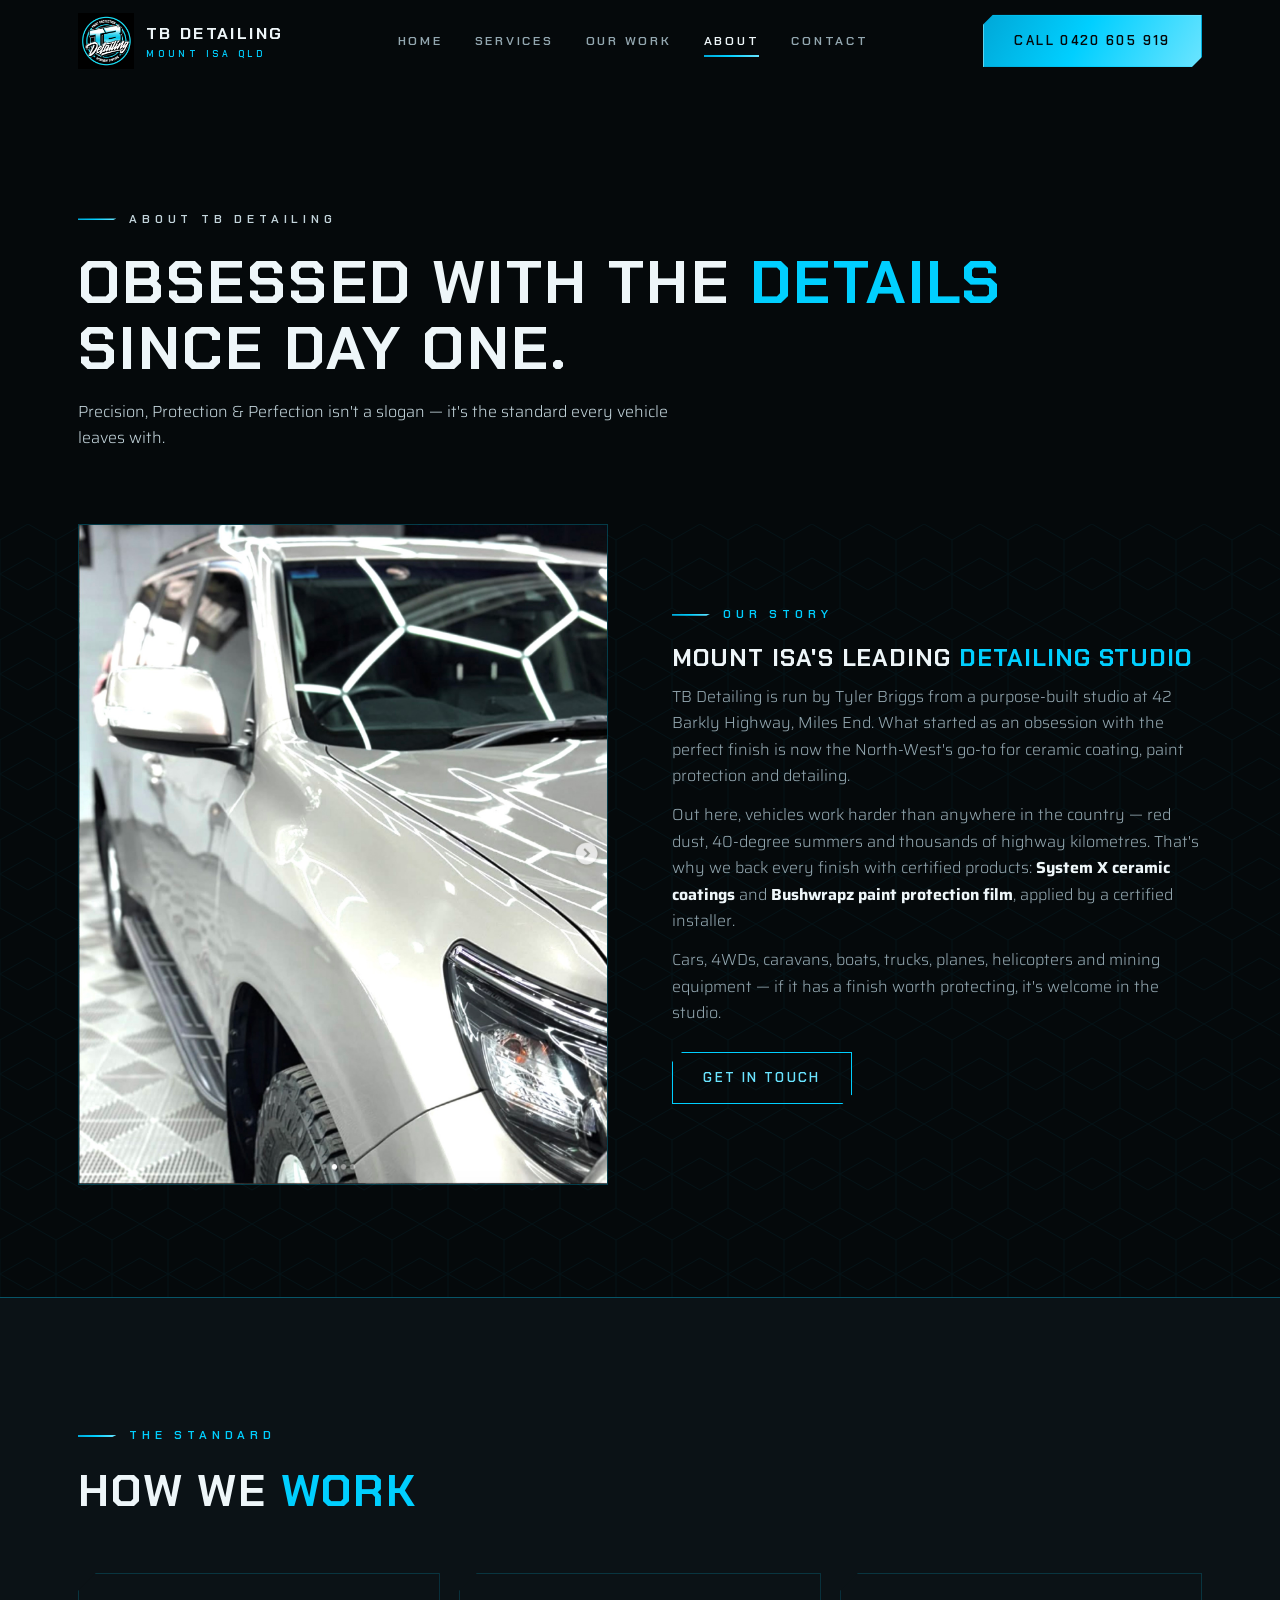
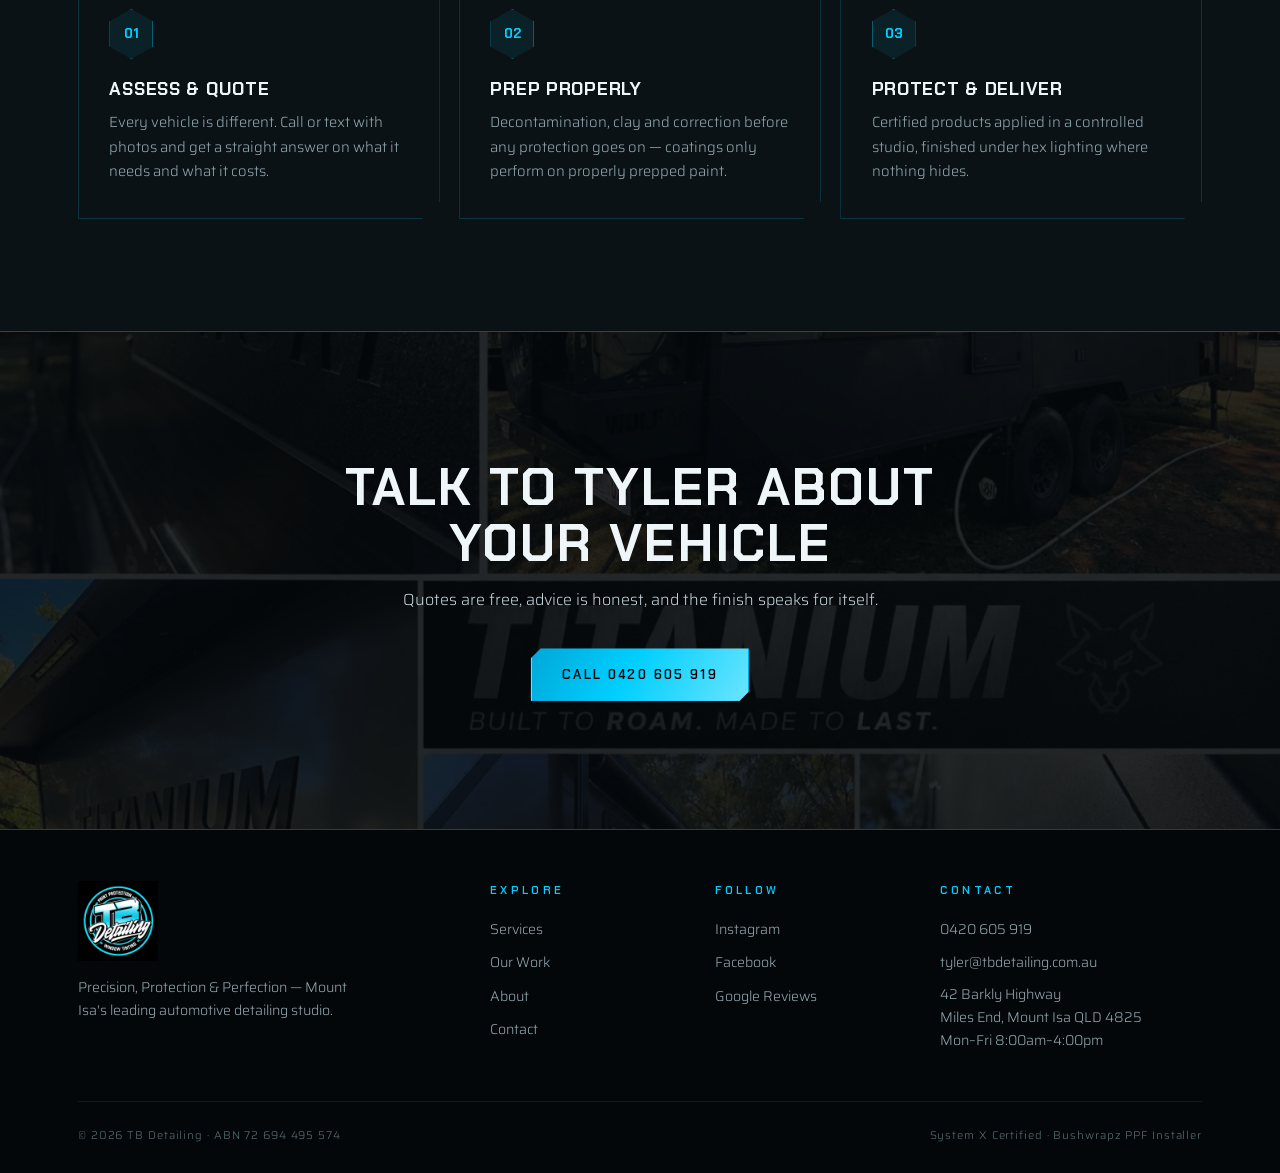
==== about.html @ 929a1228 "TB Detailing site — dark/cyan hex design, 5 pages, video showcase Co-Authored-By: Claude Fable 5 <no" ====
<!DOCTYPE html>
<html lang="en-AU">
<head>
<meta charset="UTF-8">
<meta name="viewport" content="width=device-width, initial-scale=1.0">
<title>About — TB Detailing | Mount Isa's Detailing Studio</title>
<meta name="description" content="Meet Tyler Briggs and TB Detailing — Mount Isa's certified System X and Bushwrapz detailing studio at 42 Barkly Highway.">
<link rel="icon" type="image/png" href="images/logo.png">
<link rel="preconnect" href="https://fonts.googleapis.com">
<link rel="preconnect" href="https://fonts.gstatic.com" crossorigin>
<link href="https://fonts.googleapis.com/css2?family=Chakra+Petch:wght@600;700&family=Saira:wght@300;400;500&display=swap" rel="stylesheet">
<link rel="stylesheet" href="css/style.css">
</head>
<body>

<header class="site-header">
  <div class="header-inner">
    <a class="brand" href="index.html">
      <img src="images/logo.png" alt="TB Detailing logo">
      <span class="brand-name">TB Detailing<small>Mount Isa QLD</small></span>
    </a>
    <nav class="nav">
      <a href="index.html">Home</a>
      <a href="services.html">Services</a>
      <a href="work.html">Our Work</a>
      <a href="about.html" class="active">About</a>
      <a href="contact.html">Contact</a>
    </nav>
    <a class="btn solid" href="tel:+61420605919">Call 0420 605 919</a>
    <button class="nav-toggle" aria-label="Menu"><span></span><span></span><span></span></button>
  </div>
</header>

<section class="page-hero">
  <div class="wrap">
    <p class="kicker">About TB Detailing</p>
    <h1>Obsessed with the <span class="cyan">details</span> since day one.</h1>
    <p>Precision, Protection &amp; Perfection isn't a slogan — it's the standard every vehicle leaves with.</p>
  </div>
</section>

<section class="section hex-bg" style="padding-top:0">
  <div class="wrap split" style="align-items:center">
    <div class="reveal"><img src="images/prado-gloss.jpg" alt="Freshly detailed LandCruiser Prado at TB Detailing" style="border:1px solid rgba(0,207,255,0.25)" loading="lazy"></div>
    <div class="reveal">
      <p class="kicker">Our Story</p>
      <h2>Mount Isa's leading <span class="cyan">detailing studio</span></h2>
      <p style="margin-top:0.8rem">TB Detailing is run by Tyler Briggs from a purpose-built studio at 42 Barkly Highway, Miles End. What started as an obsession with the perfect finish is now the North-West's go-to for ceramic coating, paint protection and detailing.</p>
      <p style="margin-top:0.8rem">Out here, vehicles work harder than anywhere in the country — red dust, 40-degree summers and thousands of highway kilometres. That's why we back every finish with certified products: <strong style="color:var(--white)">System X ceramic coatings</strong> and <strong style="color:var(--white)">Bushwrapz paint protection film</strong>, applied by a certified installer.</p>
      <p style="margin-top:0.8rem">Cars, 4WDs, caravans, boats, trucks, planes, helicopters and mining equipment — if it has a finish worth protecting, it's welcome in the studio.</p>
      <a class="btn" href="contact.html" style="margin-top:1.6rem">Get In Touch</a>
    </div>
  </div>
</section>

<section class="section video-section">
  <div class="wrap">
    <div class="section-head reveal">
      <p class="kicker">The Standard</p>
      <h2>How we <span class="cyan">work</span></h2>
    </div>
    <div class="services-grid" style="grid-template-columns:repeat(3,1fr)">
      <div class="service-card reveal"><span class="hexnum">01</span><h3>Assess &amp; Quote</h3><p>Every vehicle is different. Call or text with photos and get a straight answer on what it needs and what it costs.</p></div>
      <div class="service-card reveal"><span class="hexnum">02</span><h3>Prep Properly</h3><p>Decontamination, clay and correction before any protection goes on — coatings only perform on properly prepped paint.</p></div>
      <div class="service-card reveal"><span class="hexnum">03</span><h3>Protect &amp; Deliver</h3><p>Certified products applied in a controlled studio, finished under hex lighting where nothing hides.</p></div>
    </div>
  </div>
</section>

<section class="cta-band">
  <div class="bg"><img src="images/titanium-caravan.jpg" alt="" loading="lazy"></div>
  <div class="reveal">
    <h2>Talk to Tyler about your vehicle</h2>
    <p>Quotes are free, advice is honest, and the finish speaks for itself.</p>
    <a class="btn solid" href="tel:+61420605919">Call 0420 605 919</a>
  </div>
</section>

<footer class="site-footer">
  <div class="wrap">
    <div class="footer-grid">
      <div class="footer-brand">
        <img src="images/logo.png" alt="TB Detailing logo">
        <p>Precision, Protection &amp; Perfection — Mount Isa's leading automotive detailing studio.</p>
      </div>
      <div>
        <h4>Explore</h4>
        <ul>
          <li><a href="services.html">Services</a></li>
          <li><a href="work.html">Our Work</a></li>
          <li><a href="about.html">About</a></li>
          <li><a href="contact.html">Contact</a></li>
        </ul>
      </div>
      <div>
        <h4>Follow</h4>
        <ul>
          <li><a href="https://www.instagram.com/tb.detailing/" target="_blank" rel="noopener">Instagram</a></li>
          <li><a href="https://www.facebook.com/TBDetailing0/" target="_blank" rel="noopener">Facebook</a></li>
          <li><a href="https://www.google.com/search?q=TB+Detailing+Mount+Isa+reviews" target="_blank" rel="noopener">Google Reviews</a></li>
        </ul>
      </div>
      <div>
        <h4>Contact</h4>
        <ul>
          <li><a href="tel:+61420605919">0420 605 919</a></li>
          <li><a href="mailto:tyler@tbdetailing.com.au">tyler@tbdetailing.com.au</a></li>
          <li><p>42 Barkly Highway<br>Miles End, Mount Isa QLD 4825<br>Mon–Fri 8:00am–4:00pm</p></li>
        </ul>
      </div>
    </div>
    <div class="footer-legal">
      <span>© 2026 TB Detailing · ABN 72 694 495 574</span>
      <span>System X Certified · Bushwrapz PPF Installer</span>
    </div>
  </div>
</footer>

<a class="call-fab" href="tel:+61420605919">✆ Call Tyler</a>
<script src="js/main.js"></script>
</body>
</html>
---- css/style.css ----
/* ============================================================
   TB DETAILING — Mount Isa QLD
   Jet black / electric cyan / white · hex motif
   Type: Chakra Petch (display) + Saira (body)
   ============================================================ */

:root {
  --ink: #05090b;
  --panel: #0b1216;
  --panel-2: #101a20;
  --cyan: #00cfff;
  --cyan-hi: #6ae4ff;
  --cyan-dim: rgba(0, 207, 255, 0.35);
  --white: #eef6f9;
  --grey: #93a7b0;
  --cyan-grad: linear-gradient(120deg, #00a8d8, #00cfff 45%, #6ae4ff);
  --display: "Chakra Petch", "Arial Narrow", sans-serif;
  --body: "Saira", "Avenir Next", sans-serif;
  --pad: clamp(1.25rem, 4vw, 3rem);
  --maxw: 1220px;
}

* { margin: 0; padding: 0; box-sizing: border-box; }
html { scroll-behavior: smooth; }

body {
  font-family: var(--body); font-weight: 300;
  background: var(--ink); color: var(--grey);
  line-height: 1.65; -webkit-font-smoothing: antialiased;
}

img, video { max-width: 100%; display: block; }
a { color: inherit; text-decoration: none; }
ul { list-style: none; }

h1, h2, h3 {
  font-family: var(--display); font-weight: 700;
  text-transform: uppercase; letter-spacing: 0.04em;
  line-height: 1.08; color: var(--white);
}
.cyan { color: var(--cyan); }

.wrap { max-width: var(--maxw); margin: 0 auto; padding-left: var(--pad); padding-right: var(--pad); }

.kicker {
  display: flex; align-items: center; gap: 0.8rem;
  font-family: var(--display); font-size: 0.75rem; font-weight: 600;
  letter-spacing: 0.4em; text-transform: uppercase; color: var(--cyan);
  margin-bottom: 1.3rem;
}
.kicker::before { content: ""; width: 2.4rem; height: 2px; background: var(--cyan-grad); clip-path: polygon(0 0, 100% 0, calc(100% - 4px) 100%, 0 100%); }

/* hex background texture */
.hex-bg { position: relative; }
.hex-bg::before {
  content: ""; position: absolute; inset: 0; pointer-events: none; opacity: 0.05;
  background-image: url("data:image/svg+xml,%3Csvg width='56' height='100' viewBox='0 0 56 100' xmlns='http://www.w3.org/2000/svg'%3E%3Cpath d='M28 34L0 50L0 84L28 100L56 84L56 50z' fill='none' stroke='%2300cfff' stroke-width='1'/%3E%3Cpath d='M28 0L0 16L0 50L28 66L56 50L56 16z' fill='none' stroke='%2300cfff' stroke-width='1'/%3E%3C/svg%3E");
  background-size: 56px 100px;
}
.hex-bg > * { position: relative; }

/* ============ HEADER ============ */
.site-header { position: fixed; inset: 0 0 auto 0; z-index: 100; transition: background 0.35s, box-shadow 0.35s; }
.site-header.scrolled { background: rgba(5, 9, 11, 0.92); backdrop-filter: blur(12px); box-shadow: 0 1px 0 var(--cyan-dim); }
.header-inner {
  max-width: var(--maxw); margin: 0 auto; padding: 0.8rem var(--pad);
  display: flex; align-items: center; justify-content: space-between; gap: 1rem;
}
.brand { display: flex; align-items: center; gap: 0.75rem; }
.brand img { width: 56px; height: 56px; }
.brand-name { font-family: var(--display); font-weight: 700; font-size: 1.05rem; letter-spacing: 0.14em; text-transform: uppercase; color: var(--white); }
.brand-name small { display: block; font-size: 0.56rem; letter-spacing: 0.42em; color: var(--cyan); font-weight: 600; }

.nav { display: flex; align-items: center; gap: 2rem; }
.nav a {
  font-family: var(--display); font-size: 0.78rem; font-weight: 600;
  letter-spacing: 0.22em; text-transform: uppercase; color: var(--grey);
  padding: 0.35rem 0; position: relative; transition: color 0.3s;
}
.nav a::after {
  content: ""; position: absolute; left: 0; bottom: 0; height: 2px; width: 100%;
  background: var(--cyan-grad); transform: scaleX(0); transform-origin: right; transition: transform 0.3s;
}
.nav a:hover, .nav a.active { color: var(--white); }
.nav a:hover::after, .nav a.active::after { transform: scaleX(1); transform-origin: left; }

.btn {
  display: inline-flex; align-items: center; justify-content: center; gap: 0.55rem;
  font-family: var(--display); font-weight: 600; font-size: 0.82rem;
  letter-spacing: 0.18em; text-transform: uppercase;
  padding: 0.9rem 1.9rem; border: 1px solid var(--cyan); color: var(--cyan-hi);
  background: transparent; cursor: pointer; position: relative; overflow: hidden;
  clip-path: polygon(10px 0, 100% 0, 100% calc(100% - 10px), calc(100% - 10px) 100%, 0 100%, 0 10px);
  transition: color 0.3s;
}
.btn::before { content: ""; position: absolute; inset: 0; background: var(--cyan-grad); transform: translateY(101%); transition: transform 0.3s; z-index: -1; }
.btn:hover { color: var(--ink); }
.btn:hover::before { transform: translateY(0); }
.btn.solid { background: var(--cyan-grad); color: var(--ink); border-color: transparent; box-shadow: 0 0 26px rgba(0, 207, 255, 0.35); }
.btn.solid:hover { box-shadow: 0 0 40px rgba(0, 207, 255, 0.55); }

.nav-toggle { display: none; background: none; border: none; cursor: pointer; padding: 0.5rem; }
.nav-toggle span { display: block; width: 26px; height: 2px; background: var(--cyan); margin: 6px 0; }

/* ============ HERO ============ */
.hero { min-height: 100svh; position: relative; display: flex; align-items: flex-end; isolation: isolate; overflow: hidden; }
.hero-bg { position: absolute; inset: 0; z-index: -2; }
.hero-bg img { width: 100%; height: 100%; object-fit: cover; animation: heroZoom 12s ease-out forwards; }
@keyframes heroZoom { from { transform: scale(1.07); } to { transform: scale(1); } }
.hero::after {
  content: ""; position: absolute; inset: 0; z-index: -1;
  background: linear-gradient(to top, rgba(5,9,11,0.97) 10%, rgba(5,9,11,0.45) 55%, rgba(5,9,11,0.65) 100%);
}
.hero-inner { width: 100%; max-width: var(--maxw); margin: 0 auto; padding: 0 var(--pad) clamp(3rem, 9vh, 6rem); }
.hero h1 { font-size: clamp(2.4rem, 6.5vw, 4.8rem); max-width: 18ch; text-shadow: 0 4px 30px rgba(0,0,0,0.6); }
.hero .lede { max-width: 50ch; margin: 1.4rem 0 2.2rem; font-size: clamp(1rem, 1.4vw, 1.15rem); color: #c3d4db; }
.hero-ctas { display: flex; flex-wrap: wrap; gap: 1rem; align-items: center; }
.hero-phone { font-family: var(--display); font-weight: 700; font-size: clamp(1.2rem, 2.4vw, 1.6rem); color: var(--white); letter-spacing: 0.08em; }
.hero-phone span { color: var(--cyan); }
.hero-reveal > * { opacity: 0; transform: translateY(24px); animation: rise 0.85s cubic-bezier(0.2, 0.7, 0.2, 1) forwards; }
.hero-reveal > *:nth-child(1) { animation-delay: 0.1s; }
.hero-reveal > *:nth-child(2) { animation-delay: 0.25s; }
.hero-reveal > *:nth-child(3) { animation-delay: 0.4s; }
.hero-reveal > *:nth-child(4) { animation-delay: 0.55s; }
@keyframes rise { to { opacity: 1; transform: none; } }

/* ============ TRUST BAR ============ */
.trust-bar { border-block: 1px solid var(--cyan-dim); background: var(--panel); }
.trust-inner { max-width: var(--maxw); margin: 0 auto; padding: 0 var(--pad); display: grid; grid-template-columns: repeat(4, 1fr); }
.trust-item { padding: 1.5rem 1rem; text-align: center; border-left: 1px solid rgba(0, 207, 255, 0.15); }
.trust-item:first-child { border-left: none; }
.trust-item strong { display: block; font-family: var(--display); font-weight: 700; font-size: 1.15rem; color: var(--cyan-hi); text-transform: uppercase; letter-spacing: 0.06em; }
.trust-item span { font-size: 0.66rem; letter-spacing: 0.3em; text-transform: uppercase; color: var(--grey); }

/* ============ SECTIONS ============ */
.section { padding: clamp(4rem, 9vw, 7rem) 0; }
.section-head { max-width: 44rem; margin-bottom: clamp(2.2rem, 5vw, 3.6rem); }
.section-head h2 { font-size: clamp(1.8rem, 4vw, 2.8rem); }
.section-head p { margin-top: 1rem; }

/* ============ SERVICE TILES ============ */
.services-grid { display: grid; grid-template-columns: repeat(3, 1fr); gap: 1.2rem; }
.service-card {
  background: var(--panel); border: 1px solid rgba(0, 207, 255, 0.18);
  padding: 2.2rem 1.9rem; position: relative; overflow: hidden;
  clip-path: polygon(18px 0, 100% 0, 100% calc(100% - 18px), calc(100% - 18px) 100%, 0 100%, 0 18px);
  transition: border-color 0.35s, transform 0.35s;
}
.service-card:hover { border-color: var(--cyan); transform: translateY(-5px); }
.service-card .hexnum {
  font-family: var(--display); font-weight: 700; font-size: 0.85rem; color: var(--cyan);
  display: inline-flex; align-items: center; justify-content: center;
  width: 44px; height: 50px; margin-bottom: 1.3rem;
  background: rgba(0, 207, 255, 0.08); border: 1px solid var(--cyan-dim);
  clip-path: polygon(50% 0, 100% 25%, 100% 75%, 50% 100%, 0 75%, 0 25%);
}
.service-card h3 { font-size: 1.12rem; margin-bottom: 0.7rem; }
.service-card p { font-size: 0.92rem; }
.service-card .card-link { display: inline-block; margin-top: 1.2rem; font-family: var(--display); font-size: 0.72rem; font-weight: 600; letter-spacing: 0.26em; text-transform: uppercase; color: var(--cyan); }
.service-card .card-link::after { content: " »"; }

/* ============ WORK STRIP / GALLERY ============ */
.filters { display: flex; flex-wrap: wrap; gap: 0.6rem; margin-bottom: 2.2rem; }
.filters button {
  font-family: var(--display); font-weight: 600; font-size: 0.72rem; letter-spacing: 0.24em; text-transform: uppercase;
  background: none; border: 1px solid rgba(0, 207, 255, 0.3); color: var(--grey);
  padding: 0.6rem 1.3rem; cursor: pointer; transition: 0.3s;
  clip-path: polygon(8px 0, 100% 0, 100% calc(100% - 8px), calc(100% - 8px) 100%, 0 100%, 0 8px);
}
.filters button:hover { color: var(--cyan-hi); border-color: var(--cyan); }
.filters button.active { background: var(--cyan-grad); color: var(--ink); border-color: transparent; }

.gallery { display: grid; grid-template-columns: repeat(3, 1fr); gap: 1.2rem; }
.g-item { position: relative; overflow: hidden; cursor: pointer; aspect-ratio: 4 / 5; background: var(--panel); margin: 0; border: 1px solid rgba(0,207,255,0.12); }
.g-item img { width: 100%; height: 100%; object-fit: cover; transition: transform 0.7s cubic-bezier(0.2, 0.7, 0.2, 1); }
.g-item:hover img { transform: scale(1.05); }
.g-item figcaption {
  position: absolute; inset: auto 0 0 0; padding: 2rem 1.3rem 1.1rem;
  background: linear-gradient(to top, rgba(5,9,11,0.9), transparent);
  font-family: var(--display); font-size: 0.7rem; font-weight: 600; letter-spacing: 0.26em; text-transform: uppercase; color: var(--cyan-hi);
  opacity: 0; transform: translateY(8px); transition: 0.35s;
}
.g-item:hover figcaption { opacity: 1; transform: none; }
.g-item.hidden { display: none; }

.lightbox { position: fixed; inset: 0; z-index: 200; background: rgba(3, 6, 8, 0.95); display: none; align-items: center; justify-content: center; padding: 4vmin; }
.lightbox.open { display: flex; }
.lightbox img { max-width: 92vw; max-height: 88vh; object-fit: contain; border: 1px solid var(--cyan-dim); }
.lightbox .close { position: absolute; top: 1.1rem; right: 1.5rem; background: none; border: none; color: var(--cyan-hi); font-size: 2.2rem; cursor: pointer; font-family: var(--display); }

/* ============ VIDEO SHOWCASE ============ */
.video-section { background: var(--panel); border-block: 1px solid var(--cyan-dim); }
.video-grid { display: grid; grid-template-columns: 1fr 1fr; gap: 1.2rem; }
.video-frame { position: relative; border: 1px solid rgba(0, 207, 255, 0.25); background: #000; }
.video-frame::before {
  content: ""; position: absolute; top: -1px; left: -1px; width: 34px; height: 34px; z-index: 2;
  border-top: 2px solid var(--cyan); border-left: 2px solid var(--cyan);
}
.video-frame::after {
  content: ""; position: absolute; bottom: -1px; right: -1px; width: 34px; height: 34px; z-index: 2;
  border-bottom: 2px solid var(--cyan); border-right: 2px solid var(--cyan);
}
.video-frame video { width: 100%; aspect-ratio: 9 / 16; max-height: 78vh; object-fit: cover; }
@media (min-width: 761px) { .video-frame video { aspect-ratio: auto; height: 100%; min-height: 420px; } }

/* ============ REVIEWS MARQUEE ============ */
.reviews-band { overflow: hidden; padding: clamp(3.5rem, 7vw, 5.5rem) 0; border-top: 1px solid var(--cyan-dim); }
.reviews-band .band-head { max-width: var(--maxw); margin: 0 auto 2.4rem; padding: 0 var(--pad); display: flex; flex-wrap: wrap; align-items: baseline; gap: 1rem; justify-content: space-between; }
.reviews-band h2 { font-size: clamp(1.6rem, 3.4vw, 2.4rem); }
.reviews-band .g-link { font-family: var(--display); font-size: 0.74rem; font-weight: 600; letter-spacing: 0.24em; text-transform: uppercase; color: var(--cyan); border-bottom: 1px solid var(--cyan-dim); padding-bottom: 3px; }
.marquee { display: flex; gap: 1.2rem; width: max-content; animation: scrollX 45s linear infinite; }
.marquee:hover { animation-play-state: paused; }
@keyframes scrollX { from { transform: translateX(0); } to { transform: translateX(-50%); } }
.review-card {
  width: min(380px, 82vw); flex-shrink: 0;
  background: var(--panel); border: 1px solid rgba(0, 207, 255, 0.2);
  padding: 1.8rem 1.7rem; display: flex; flex-direction: column; gap: 0.8rem;
  clip-path: polygon(14px 0, 100% 0, 100% calc(100% - 14px), calc(100% - 14px) 100%, 0 100%, 0 14px);
}
.review-card .stars { color: var(--cyan); letter-spacing: 0.3em; font-size: 0.9rem; }
.review-card p { font-size: 0.92rem; color: #c3d4db; }
.review-card cite { margin-top: auto; font-style: normal; font-family: var(--display); font-weight: 600; font-size: 0.68rem; letter-spacing: 0.24em; text-transform: uppercase; color: var(--grey); }
@media (prefers-reduced-motion: reduce) { .marquee { animation: none; flex-wrap: wrap; width: auto; padding: 0 var(--pad); } }

/* ============ CTA BAND ============ */
.cta-band { position: relative; isolation: isolate; text-align: center; padding: clamp(5rem, 11vw, 8rem) var(--pad); overflow: hidden; }
.cta-band .bg { position: absolute; inset: 0; z-index: -2; }
.cta-band .bg img { width: 100%; height: 100%; object-fit: cover; }
.cta-band::after { content: ""; position: absolute; inset: 0; z-index: -1; background: rgba(5, 9, 11, 0.85); }
.cta-band h2 { font-size: clamp(1.9rem, 4.4vw, 3.2rem); max-width: 22ch; margin: 0 auto 1rem; }
.cta-band p { max-width: 46ch; margin: 0 auto 2.2rem; color: #c3d4db; }
.cta-band .hero-phone { display: block; margin-top: 1.4rem; }

/* ============ PAGE HERO ============ */
.page-hero { padding: clamp(8.5rem, 17vw, 12rem) 0 clamp(3rem, 6vw, 4.5rem); position: relative; isolation: isolate; overflow: hidden; }
.page-hero .bg { position: absolute; inset: 0; z-index: -2; }
.page-hero .bg img { width: 100%; height: 100%; object-fit: cover; }
.page-hero.has-bg::after { content: ""; position: absolute; inset: 0; z-index: -1; background: linear-gradient(to top, var(--ink) 5%, rgba(5,9,11,0.8)); }
.page-hero h1 { font-size: clamp(2.2rem, 5.5vw, 3.8rem); }
.page-hero p { max-width: 54ch; margin-top: 1.1rem; color: #c3d4db; }

/* ============ SERVICE ROWS ============ */
.service-row { display: grid; grid-template-columns: 1fr 1fr; gap: clamp(2rem, 5vw, 4.5rem); align-items: center; padding: clamp(2.4rem, 5vw, 3.8rem) 0; border-top: 1px solid rgba(0, 207, 255, 0.16); }
.service-rows .service-row:last-child { border-bottom: 1px solid rgba(0, 207, 255, 0.16); }
.service-row img { aspect-ratio: 4 / 3; object-fit: cover; width: 100%; border: 1px solid rgba(0,207,255,0.2); }
.service-row.flip .media { order: 2; }
.service-row h3 { font-size: clamp(1.35rem, 2.4vw, 1.8rem); margin-bottom: 0.8rem; }
.service-row ul { margin-top: 1rem; }
.service-row ul li { padding-left: 1.4rem; position: relative; margin-bottom: 0.4rem; font-size: 0.92rem; }
.service-row ul li::before { content: "⬢"; position: absolute; left: 0; top: 0.1em; color: var(--cyan); font-size: 0.6rem; }

/* ============ FORM ============ */
.split { display: grid; grid-template-columns: 1fr 1fr; gap: clamp(2rem, 5vw, 4.5rem); align-items: start; }
.form-grid { display: grid; grid-template-columns: repeat(2, 1fr); gap: 1.1rem; }
.form-grid .full { grid-column: 1 / -1; }
.field label { display: block; font-family: var(--display); font-weight: 600; font-size: 0.66rem; letter-spacing: 0.28em; text-transform: uppercase; color: var(--cyan); margin-bottom: 0.45rem; }
.field input, .field select, .field textarea {
  width: 100%; background: var(--panel); border: 1px solid rgba(0, 207, 255, 0.25); color: var(--white);
  font-family: var(--body); font-size: 0.95rem; font-weight: 300; padding: 0.85rem 1rem;
  border-radius: 0; -webkit-appearance: none; transition: border-color 0.3s;
}
.field input:focus, .field select:focus, .field textarea:focus { outline: none; border-color: var(--cyan); box-shadow: 0 0 0 1px var(--cyan-dim); }
.field textarea { min-height: 120px; resize: vertical; }
.form-note { font-size: 0.8rem; opacity: 0.7; margin-top: 1rem; }

.contact-info h3 { font-size: 1.05rem; margin: 1.6rem 0 0.35rem; }
.contact-info h3:first-child { margin-top: 0; }
.contact-info a.big { font-family: var(--display); font-weight: 700; font-size: clamp(1.5rem, 3vw, 2rem); color: var(--cyan); display: inline-block; }
.contact-info p { font-size: 0.94rem; }
.map-frame { border: 1px solid rgba(0,207,255,0.25); margin-top: 1.6rem; }
.map-frame iframe { display: block; width: 100%; height: 260px; border: 0; filter: grayscale(1) invert(0.92) hue-rotate(180deg); }

/* ============ FOOTER ============ */
.site-footer { background: #04070a; border-top: 1px solid var(--cyan-dim); padding: 3.2rem 0 1.8rem; }
.footer-grid { display: grid; grid-template-columns: 2fr 1fr 1fr 1.4fr; gap: 2.4rem; margin-bottom: 2.6rem; }
.footer-grid h4 { font-family: var(--display); font-weight: 600; font-size: 0.7rem; letter-spacing: 0.3em; text-transform: uppercase; color: var(--cyan); margin-bottom: 1rem; }
.footer-grid a, .footer-grid p { font-size: 0.88rem; color: var(--grey); }
.footer-grid li { margin-bottom: 0.45rem; }
.footer-grid a:hover { color: var(--cyan-hi); }
.footer-brand img { width: 80px; margin-bottom: 0.9rem; }
.footer-brand p { max-width: 32ch; }
.footer-legal { border-top: 1px solid rgba(0, 207, 255, 0.12); padding-top: 1.5rem; display: flex; flex-wrap: wrap; gap: 1rem; justify-content: space-between; font-size: 0.7rem; letter-spacing: 0.08em; color: #5c6f78; }

/* ============ MOBILE CALL BUTTON ============ */
.call-fab {
  position: fixed; right: 1rem; bottom: 1rem; z-index: 150;
  display: none; align-items: center; gap: 0.55rem;
  background: var(--cyan-grad); color: var(--ink);
  font-family: var(--display); font-weight: 700; font-size: 0.82rem; letter-spacing: 0.1em; text-transform: uppercase;
  padding: 0.9rem 1.4rem; border-radius: 999px; box-shadow: 0 8px 30px rgba(0, 207, 255, 0.4);
}

/* ============ REVEAL ============ */
.reveal { opacity: 0; transform: translateY(26px); transition: opacity 0.75s ease, transform 0.75s cubic-bezier(0.2, 0.7, 0.2, 1); }
.reveal.in { opacity: 1; transform: none; }
@media (prefers-reduced-motion: reduce) {
  .reveal, .hero-reveal > * { opacity: 1; transform: none; transition: none; animation: none; }
  .hero-bg img { animation: none; }
  html { scroll-behavior: auto; }
}

/* ============ RESPONSIVE ============ */
@media (max-width: 960px) {
  .services-grid { grid-template-columns: 1fr 1fr; }
  .gallery { grid-template-columns: 1fr 1fr; }
  .footer-grid { grid-template-columns: 1fr 1fr; }
  .split, .service-row { grid-template-columns: 1fr; }
  .service-row.flip .media { order: 0; }
  .trust-inner { grid-template-columns: 1fr 1fr; }
  .trust-item:nth-child(3) { border-left: none; }
  .trust-item { border-top: 1px solid rgba(0,207,255,0.12); }
  .trust-item:nth-child(-n+2) { border-top: none; }
}
@media (max-width: 760px) {
  .nav { position: fixed; inset: 0; background: rgba(5, 9, 11, 0.98); flex-direction: column; justify-content: center; gap: 1.8rem; transform: translateX(100%); transition: transform 0.35s; }
  .nav.open { transform: none; }
  .nav a { font-size: 1rem; }
  .nav-toggle { display: block; position: relative; z-index: 10; }
  .header-inner .btn { display: none; }
  .call-fab { display: inline-flex; }
  .services-grid, .gallery, .form-grid, .video-grid { grid-template-columns: 1fr; }
  .brand img { width: 44px; height: 44px; }
}
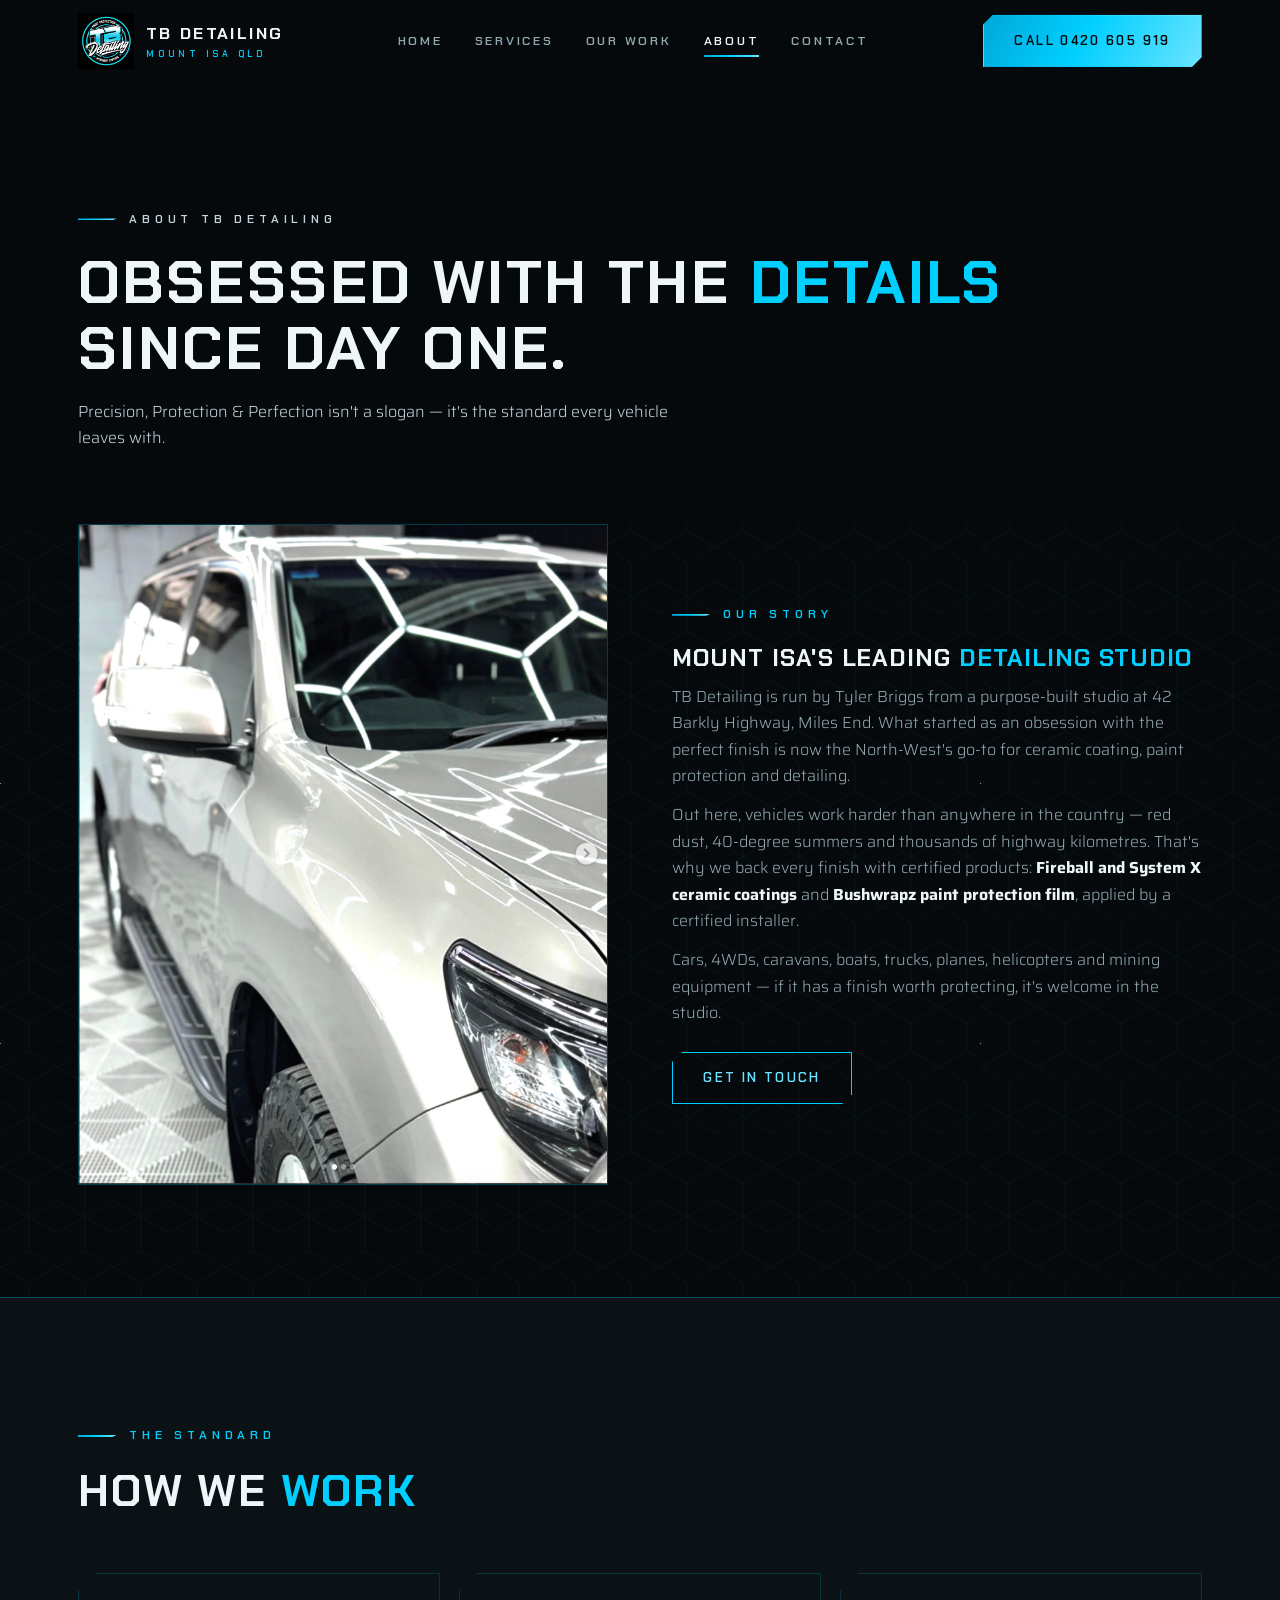
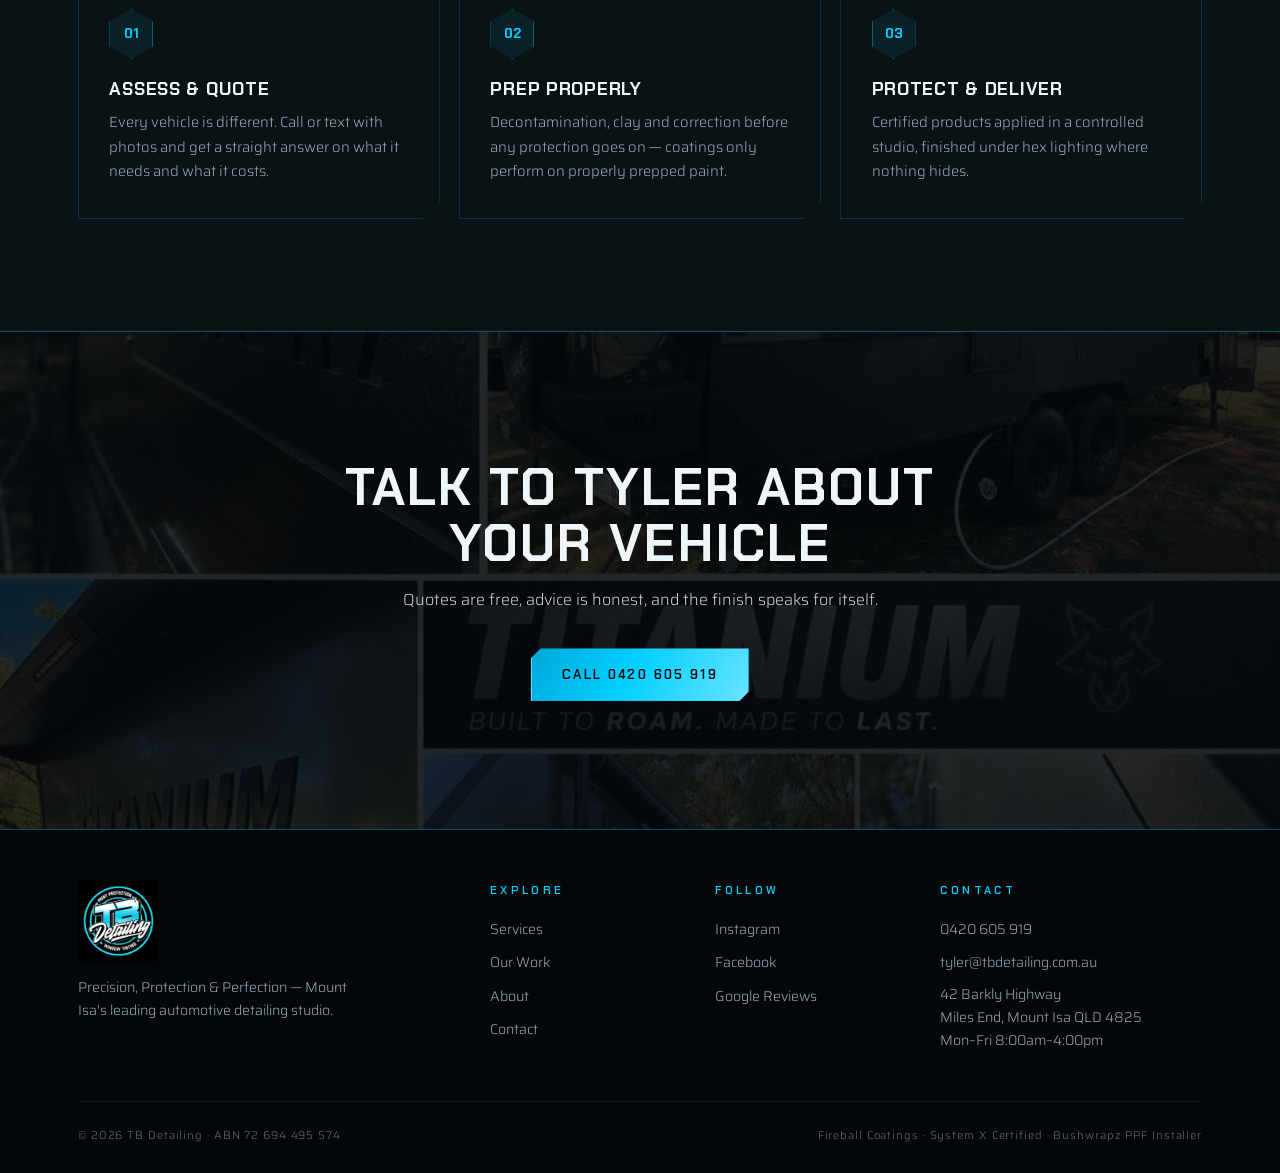
==== commit 04162853: "Rebuild services page with new detailing, Fireball and maintenance pricing Adds jump nav, detailing " ====
--- a/about.html
+++ b/about.html
@@ -4,7 +4,7 @@
 <meta charset="UTF-8">
 <meta name="viewport" content="width=device-width, initial-scale=1.0">
 <title>About — TB Detailing | Mount Isa's Detailing Studio</title>
-<meta name="description" content="Meet Tyler Briggs and TB Detailing — Mount Isa's certified System X and Bushwrapz detailing studio at 42 Barkly Highway.">
+<meta name="description" content="Meet Tyler Briggs and TB Detailing — Mount Isa's Fireball, System X and Bushwrapz detailing studio at 42 Barkly Highway.">
 <link rel="icon" type="image/png" href="images/logo.png">
 <link rel="preconnect" href="https://fonts.googleapis.com">
 <link rel="preconnect" href="https://fonts.gstatic.com" crossorigin>
@@ -46,7 +46,7 @@
       <p class="kicker">Our Story</p>
       <h2>Mount Isa's leading <span class="cyan">detailing studio</span></h2>
       <p style="margin-top:0.8rem">TB Detailing is run by Tyler Briggs from a purpose-built studio at 42 Barkly Highway, Miles End. What started as an obsession with the perfect finish is now the North-West's go-to for ceramic coating, paint protection and detailing.</p>
-      <p style="margin-top:0.8rem">Out here, vehicles work harder than anywhere in the country — red dust, 40-degree summers and thousands of highway kilometres. That's why we back every finish with certified products: <strong style="color:var(--white)">System X ceramic coatings</strong> and <strong style="color:var(--white)">Bushwrapz paint protection film</strong>, applied by a certified installer.</p>
+      <p style="margin-top:0.8rem">Out here, vehicles work harder than anywhere in the country — red dust, 40-degree summers and thousands of highway kilometres. That's why we back every finish with certified products: <strong style="color:var(--white)">Fireball and System X ceramic coatings</strong> and <strong style="color:var(--white)">Bushwrapz paint protection film</strong>, applied by a certified installer.</p>
       <p style="margin-top:0.8rem">Cars, 4WDs, caravans, boats, trucks, planes, helicopters and mining equipment — if it has a finish worth protecting, it's welcome in the studio.</p>
       <a class="btn" href="contact.html" style="margin-top:1.6rem">Get In Touch</a>
     </div>
@@ -111,7 +111,7 @@
     </div>
     <div class="footer-legal">
       <span>© 2026 TB Detailing · ABN 72 694 495 574</span>
-      <span>System X Certified · Bushwrapz PPF Installer</span>
+      <span>Fireball Coatings · System X Certified · Bushwrapz PPF Installer</span>
     </div>
   </div>
 </footer>
--- a/css/style.css
+++ b/css/style.css
@@ -50,13 +50,12 @@
 }
 .kicker::before { content: ""; width: 2.4rem; height: 2px; background: var(--cyan-grad); clip-path: polygon(0 0, 100% 0, calc(100% - 4px) 100%, 0 100%); }
 
-/* hex background texture */
+/* cube pattern texture — applied to every section below the hero */
+.section, .reviews-band, .trust-bar {
+  background-image: url("../images/pattern.png");
+  background-size: 490px auto;
+}
 .hex-bg { position: relative; }
-.hex-bg::before {
-  content: ""; position: absolute; inset: 0; pointer-events: none; opacity: 0.05;
-  background-image: url("data:image/svg+xml,%3Csvg width='56' height='100' viewBox='0 0 56 100' xmlns='http://www.w3.org/2000/svg'%3E%3Cpath d='M28 34L0 50L0 84L28 100L56 84L56 50z' fill='none' stroke='%2300cfff' stroke-width='1'/%3E%3Cpath d='M28 0L0 16L0 50L28 66L56 50L56 16z' fill='none' stroke='%2300cfff' stroke-width='1'/%3E%3C/svg%3E");
-  background-size: 56px 100px;
-}
 .hex-bg > * { position: relative; }
 
 /* ============ HEADER ============ */
@@ -190,7 +189,8 @@
 
 /* ============ VIDEO SHOWCASE ============ */
 .video-section { background: var(--panel); border-block: 1px solid var(--cyan-dim); }
-.video-grid { display: grid; grid-template-columns: 1fr 1fr; gap: 1.2rem; }
+.video-grid { display: grid; grid-template-columns: repeat(3, 1fr); gap: 1.2rem; }
+@media (max-width: 960px) and (min-width: 761px) { .video-grid { grid-template-columns: 1fr 1fr; } }
 .video-frame { position: relative; border: 1px solid rgba(0, 207, 255, 0.25); background: #000; }
 .video-frame::before {
   content: ""; position: absolute; top: -1px; left: -1px; width: 34px; height: 34px; z-index: 2;
@@ -207,7 +207,8 @@
 .reviews-band { overflow: hidden; padding: clamp(3.5rem, 7vw, 5.5rem) 0; border-top: 1px solid var(--cyan-dim); }
 .reviews-band .band-head { max-width: var(--maxw); margin: 0 auto 2.4rem; padding: 0 var(--pad); display: flex; flex-wrap: wrap; align-items: baseline; gap: 1rem; justify-content: space-between; }
 .reviews-band h2 { font-size: clamp(1.6rem, 3.4vw, 2.4rem); }
-.reviews-band .g-link { font-family: var(--display); font-size: 0.74rem; font-weight: 600; letter-spacing: 0.24em; text-transform: uppercase; color: var(--cyan); border-bottom: 1px solid var(--cyan-dim); padding-bottom: 3px; }
+.reviews-band .g-link { display: inline-flex; align-items: center; gap: 0.6rem; font-family: var(--display); font-size: 0.74rem; font-weight: 600; letter-spacing: 0.24em; text-transform: uppercase; color: var(--cyan); border-bottom: 1px solid var(--cyan-dim); padding-bottom: 3px; }
+.g-logo { flex-shrink: 0; background: #fff; border-radius: 50%; padding: 3px; box-sizing: content-box; }
 .marquee { display: flex; gap: 1.2rem; width: max-content; animation: scrollX 45s linear infinite; }
 .marquee:hover { animation-play-state: paused; }
 @keyframes scrollX { from { transform: translateX(0); } to { transform: translateX(-50%); } }
@@ -248,6 +249,88 @@
 .service-row ul { margin-top: 1rem; }
 .service-row ul li { padding-left: 1.4rem; position: relative; margin-bottom: 0.4rem; font-size: 0.92rem; }
 .service-row ul li::before { content: "⬢"; position: absolute; left: 0; top: 0.1em; color: var(--cyan); font-size: 0.6rem; }
+
+/* ============ PROTECTION PACKAGES ============ */
+.packages-grid { display: grid; grid-template-columns: repeat(3, 1fr); gap: 1.2rem; align-items: stretch; }
+.package-card {
+  background: var(--panel); border: 1px solid rgba(0, 207, 255, 0.2);
+  padding: 2rem 1.7rem; display: flex; flex-direction: column;
+  clip-path: polygon(16px 0, 100% 0, 100% calc(100% - 16px), calc(100% - 16px) 100%, 0 100%, 0 16px);
+  transition: border-color 0.35s, transform 0.35s;
+}
+.package-card:hover { border-color: var(--cyan); transform: translateY(-5px); }
+.package-card h3 { font-size: 1.15rem; }
+.package-card h3 span { color: var(--cyan); }
+.package-card .pkg-desc { font-size: 0.88rem; margin: 0.7rem 0 1.1rem; }
+.package-card ul { border-top: 1px solid rgba(0, 207, 255, 0.15); padding-top: 1rem; margin-bottom: 1.3rem; }
+.package-card ul li { padding-left: 1.3rem; position: relative; margin-bottom: 0.35rem; font-size: 0.82rem; color: var(--grey); }
+.package-card ul li::before { content: "⬢"; position: absolute; left: 0; top: 0.15em; color: var(--cyan); font-size: 0.5rem; }
+.pkg-price { margin-top: auto; border-top: 1px solid rgba(0, 207, 255, 0.15); padding-top: 1rem; }
+.pkg-price .from { font-family: var(--display); font-weight: 600; font-size: 0.62rem; letter-spacing: 0.34em; text-transform: uppercase; color: var(--cyan); display: block; margin-bottom: 0.5rem; }
+.pkg-tiers { display: flex; flex-wrap: wrap; gap: 0.5rem 1.6rem; }
+.pkg-tiers div { display: flex; flex-direction: column; }
+.pkg-tiers span { font-size: 0.62rem; letter-spacing: 0.22em; text-transform: uppercase; color: var(--grey); }
+.pkg-tiers strong { font-family: var(--display); font-weight: 700; font-size: 1.35rem; color: var(--cyan-hi); }
+.package-card.featured { border-color: var(--cyan); box-shadow: 0 0 34px rgba(0, 207, 255, 0.18); }
+.package-card.featured .pkg-tag { display: inline-block; align-self: flex-start; font-family: var(--display); font-weight: 700; font-size: 0.6rem; letter-spacing: 0.3em; text-transform: uppercase; color: var(--ink); background: var(--cyan-grad); padding: 0.3rem 0.7rem; margin-bottom: 0.9rem; }
+@media (max-width: 960px) { .packages-grid { grid-template-columns: 1fr 1fr; } }
+@media (max-width: 640px) { .packages-grid { grid-template-columns: 1fr; } }
+.packages-grid.two { grid-template-columns: repeat(2, 1fr); }
+@media (max-width: 640px) { .packages-grid.two { grid-template-columns: 1fr; } }
+
+/* ============ PRICE TABLES ============ */
+.sr-only { position: absolute; width: 1px; height: 1px; overflow: hidden; clip: rect(0 0 0 0); white-space: nowrap; }
+.pkg-jump { position: sticky; top: var(--header-h, 82px); z-index: 20; background: rgba(5, 9, 11, 0.94); backdrop-filter: blur(8px); border-bottom: 1px solid var(--cyan-dim); }
+.pkg-jump .wrap { display: flex; gap: 0.4rem; overflow-x: auto; padding-top: 0.7rem; padding-bottom: 0.7rem; scrollbar-width: none; }
+.pkg-jump .wrap::-webkit-scrollbar { display: none; }
+.pkg-jump a { flex: none; font-family: var(--display); font-weight: 600; font-size: 0.7rem; letter-spacing: 0.18em; text-transform: uppercase; color: var(--grey); padding: 0.5rem 0.9rem; border: 1px solid rgba(0, 207, 255, 0.2); transition: color 0.2s, border-color 0.2s; }
+.pkg-jump a:hover { color: var(--cyan); border-color: var(--cyan); }
+#detailing, #protection, #maintenance, #extras, #specialist, #sizes { scroll-margin-top: 130px; }
+.price-block {
+  background: var(--panel); border: 1px solid rgba(0, 207, 255, 0.2);
+  padding: clamp(1.5rem, 3.5vw, 2.2rem); margin-bottom: 1.2rem;
+  clip-path: polygon(16px 0, 100% 0, 100% calc(100% - 16px), calc(100% - 16px) 100%, 0 100%, 0 16px);
+}
+.price-block.featured { border-color: var(--cyan); box-shadow: 0 0 34px rgba(0, 207, 255, 0.18); }
+.price-block .pkg-tag { display: inline-block; font-family: var(--display); font-weight: 700; font-size: 0.6rem; letter-spacing: 0.3em; text-transform: uppercase; color: var(--ink); background: var(--cyan-grad); padding: 0.3rem 0.7rem; margin-bottom: 0.9rem; }
+.price-block h3 { font-size: clamp(1.15rem, 2.4vw, 1.45rem); }
+.price-block h3 span { color: var(--cyan); }
+.pb-desc { font-size: 0.9rem; margin: 0.6rem 0 1.2rem; }
+.pb-note { font-size: 0.8rem; color: var(--grey); margin-top: 1rem; }
+.pb-list { columns: 2; column-gap: 2rem; margin-bottom: 1.3rem; }
+.pb-list li { padding-left: 1.3rem; position: relative; margin-bottom: 0.35rem; font-size: 0.85rem; color: var(--grey); break-inside: avoid; }
+.pb-list li::before { content: "⬢"; position: absolute; left: 0; top: 0.15em; color: var(--cyan); font-size: 0.5rem; }
+.price-table { width: 100%; border-collapse: separate; border-spacing: 0 0.4rem; table-layout: fixed; }
+.price-table thead th { font-family: var(--display); font-weight: 600; font-size: 0.62rem; letter-spacing: 0.26em; text-transform: uppercase; color: var(--grey); text-align: center; padding: 0 0.3rem 0.2rem; }
+.price-table thead th:first-child { width: 40%; }
+.price-table tbody th, .price-table td { background: var(--panel-2); padding: 0.85rem 0.5rem; }
+.price-table tbody th { text-align: left; font-family: var(--display); font-weight: 700; font-size: 0.98rem; color: var(--white); padding-left: 1rem; }
+.price-table tbody th small { display: block; font-family: var(--body); font-weight: 400; font-size: 0.74rem; color: var(--grey); margin-top: 0.15rem; }
+.price-table td { text-align: center; font-family: var(--display); font-weight: 700; font-size: clamp(1rem, 2.2vw, 1.35rem); color: var(--cyan-hi); }
+.price-table tr.hl th { color: var(--cyan); }
+.extras-grid { display: grid; grid-template-columns: repeat(auto-fit, minmax(190px, 1fr)); gap: 0.6rem; margin-top: 1rem; }
+.extras-grid div { background: var(--panel-2); padding: 1rem 1.1rem; display: flex; flex-direction: column; gap: 0.2rem; }
+.extras-grid span { font-size: 0.66rem; letter-spacing: 0.2em; text-transform: uppercase; color: var(--grey); }
+.extras-grid strong { font-family: var(--display); font-weight: 700; font-size: 1.3rem; color: var(--cyan-hi); }
+.extras-grid em { font-style: normal; font-size: 0.78rem; color: var(--grey); }
+.extras-grid.fleet strong { font-size: clamp(1.8rem, 5vw, 2.6rem); }
+.extras-grid.sizes strong { font-family: var(--body); font-weight: 500; font-size: 0.92rem; color: var(--white); }
+@media (max-width: 640px) {
+  .pb-list { columns: 1; }
+  .price-table thead th { font-size: 0.54rem; letter-spacing: 0.12em; padding: 0 0.1rem 0.2rem; }
+  .price-table thead th:first-child { width: 34%; }
+  .price-table.four thead th:first-child { width: 30%; }
+  .price-table tbody th { font-size: 0.8rem; padding: 0.7rem 0.3rem 0.7rem 0.6rem; }
+  .price-table tbody th small { font-size: 0.64rem; }
+  .price-table td { font-size: 0.9rem; padding: 0.7rem 0.15rem; }
+  .price-table.four td { font-size: 0.8rem; }
+  .price-block .pkg-tiers { gap: 0.5rem 1.2rem; }
+  .extras-grid { grid-template-columns: 1fr 1fr; }
+  .extras-grid.sizes { grid-template-columns: 1fr; }
+  .extras-grid div { padding: 0.85rem 0.8rem; }
+  .extras-grid span { font-size: 0.56rem; letter-spacing: 0.14em; }
+  .extras-grid strong { font-size: 1.05rem; }
+}
 
 /* ============ FORM ============ */
 .split { display: grid; grid-template-columns: 1fr 1fr; gap: clamp(2rem, 5vw, 4.5rem); align-items: start; }
@@ -314,10 +397,33 @@
 @media (max-width: 760px) {
   .nav { position: fixed; inset: 0; background: rgba(5, 9, 11, 0.98); flex-direction: column; justify-content: center; gap: 1.8rem; transform: translateX(100%); transition: transform 0.35s; }
   .nav.open { transform: none; }
-  .nav a { font-size: 1rem; }
+  .nav a { font-size: 1rem; padding: 0.6rem 1rem; }
   .nav-toggle { display: block; position: relative; z-index: 10; }
   .header-inner .btn { display: none; }
   .call-fab { display: inline-flex; }
   .services-grid, .gallery, .form-grid, .video-grid { grid-template-columns: 1fr; }
   .brand img { width: 44px; height: 44px; }
-}
+  .hero-ctas { flex-direction: column; align-items: stretch; text-align: center; }
+  .hero-ctas .btn { width: 100%; }
+  .hero-phone { text-align: center; }
+  .hero-inner { padding-bottom: clamp(2.2rem, 7vh, 4rem); }
+  .g-item figcaption { opacity: 1; transform: none; }
+  .service-card { padding: 1.8rem 1.5rem; }
+  .marquee { animation-duration: 32s; }
+}
+@media (max-width: 480px) {
+  .brand-name { font-size: 0.92rem; letter-spacing: 0.08em; }
+  .brand-name small { letter-spacing: 0.28em; }
+  .trust-item { padding: 1.1rem 0.6rem; }
+  .trust-item strong { font-size: 0.98rem; }
+  .trust-item span { font-size: 0.58rem; letter-spacing: 0.2em; }
+  .footer-grid { grid-template-columns: 1fr; gap: 1.8rem; }
+  .footer-legal { flex-direction: column; gap: 0.4rem; text-align: center; }
+  .review-card { padding: 1.4rem 1.3rem; }
+  .filters { gap: 0.45rem; }
+  .filters button { padding: 0.55rem 1rem; font-size: 0.66rem; letter-spacing: 0.16em; }
+  .package-card { padding: 1.6rem 1.4rem; }
+  .cta-band h2 { font-size: clamp(1.5rem, 6.5vw, 2rem); }
+  .cta-band .btn { width: 100%; }
+  .lightbox .close { top: 0.6rem; right: 0.9rem; padding: 0.5rem; }
+}
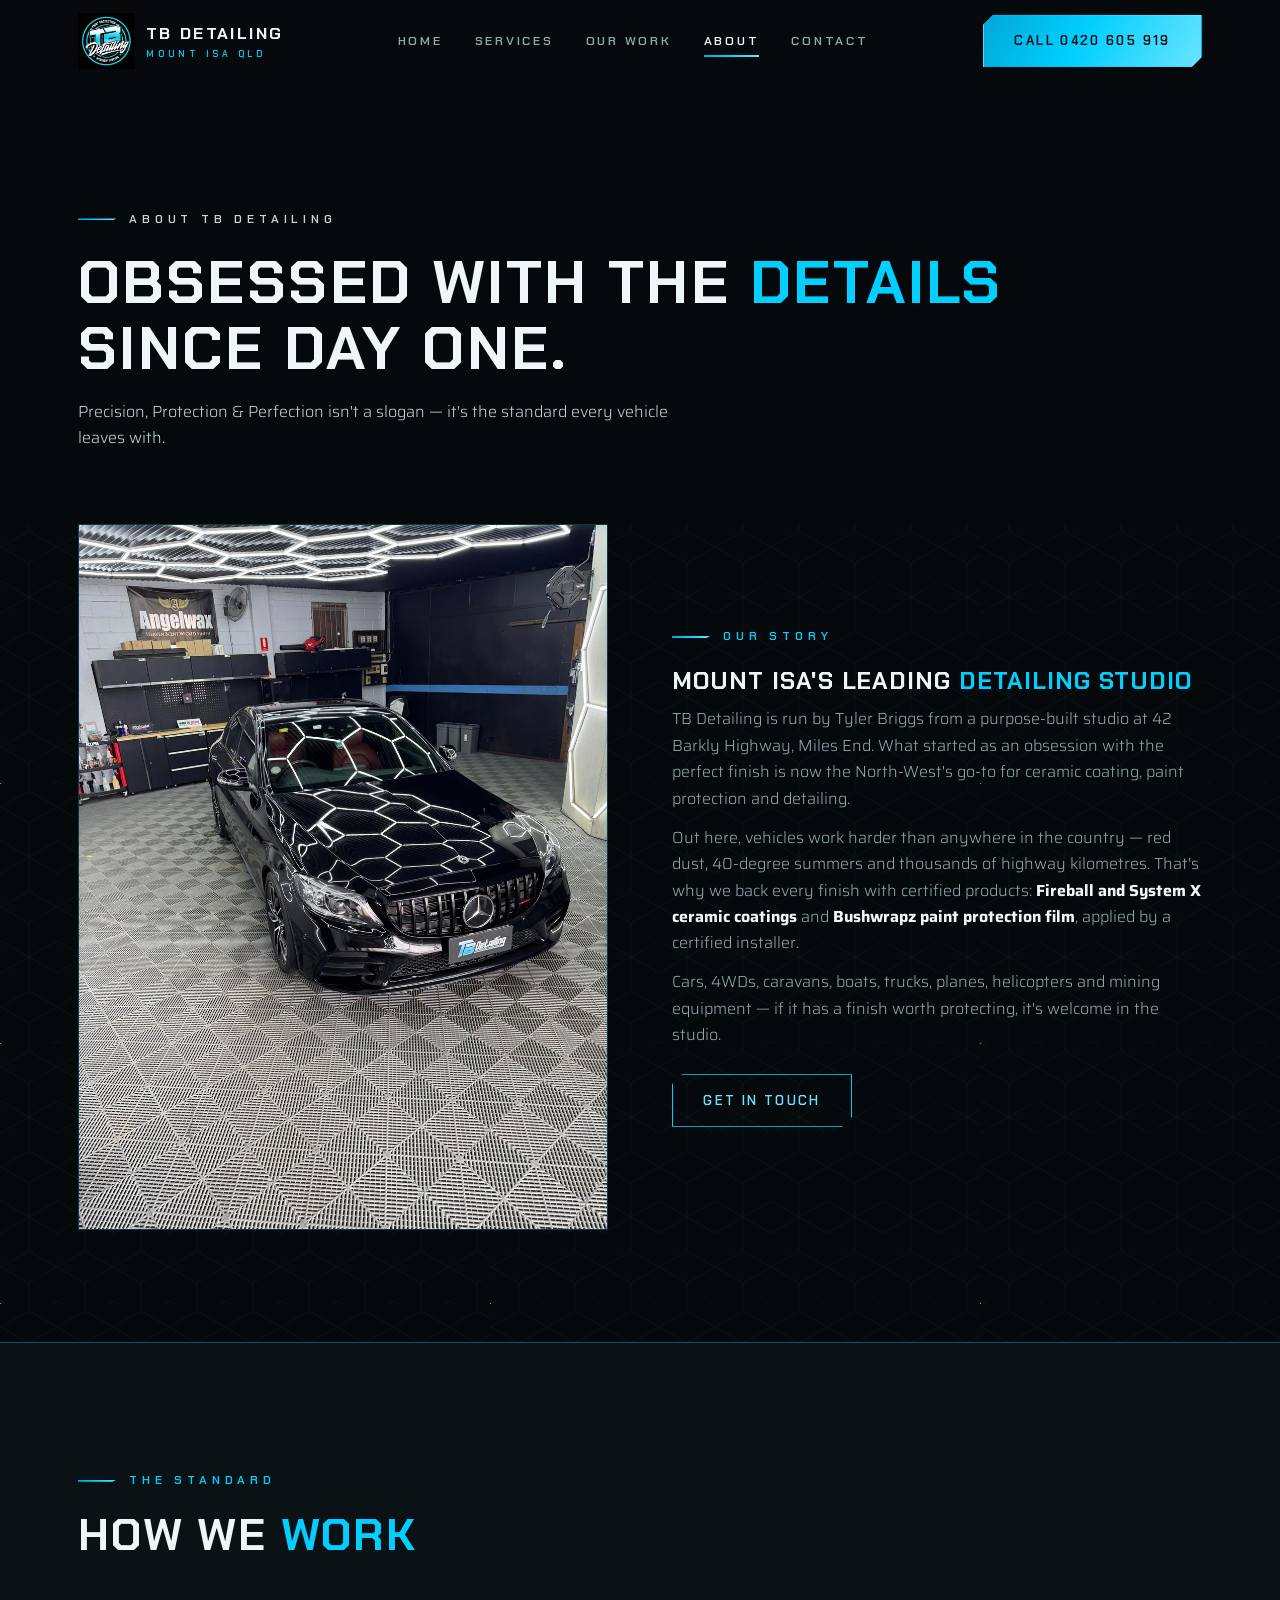
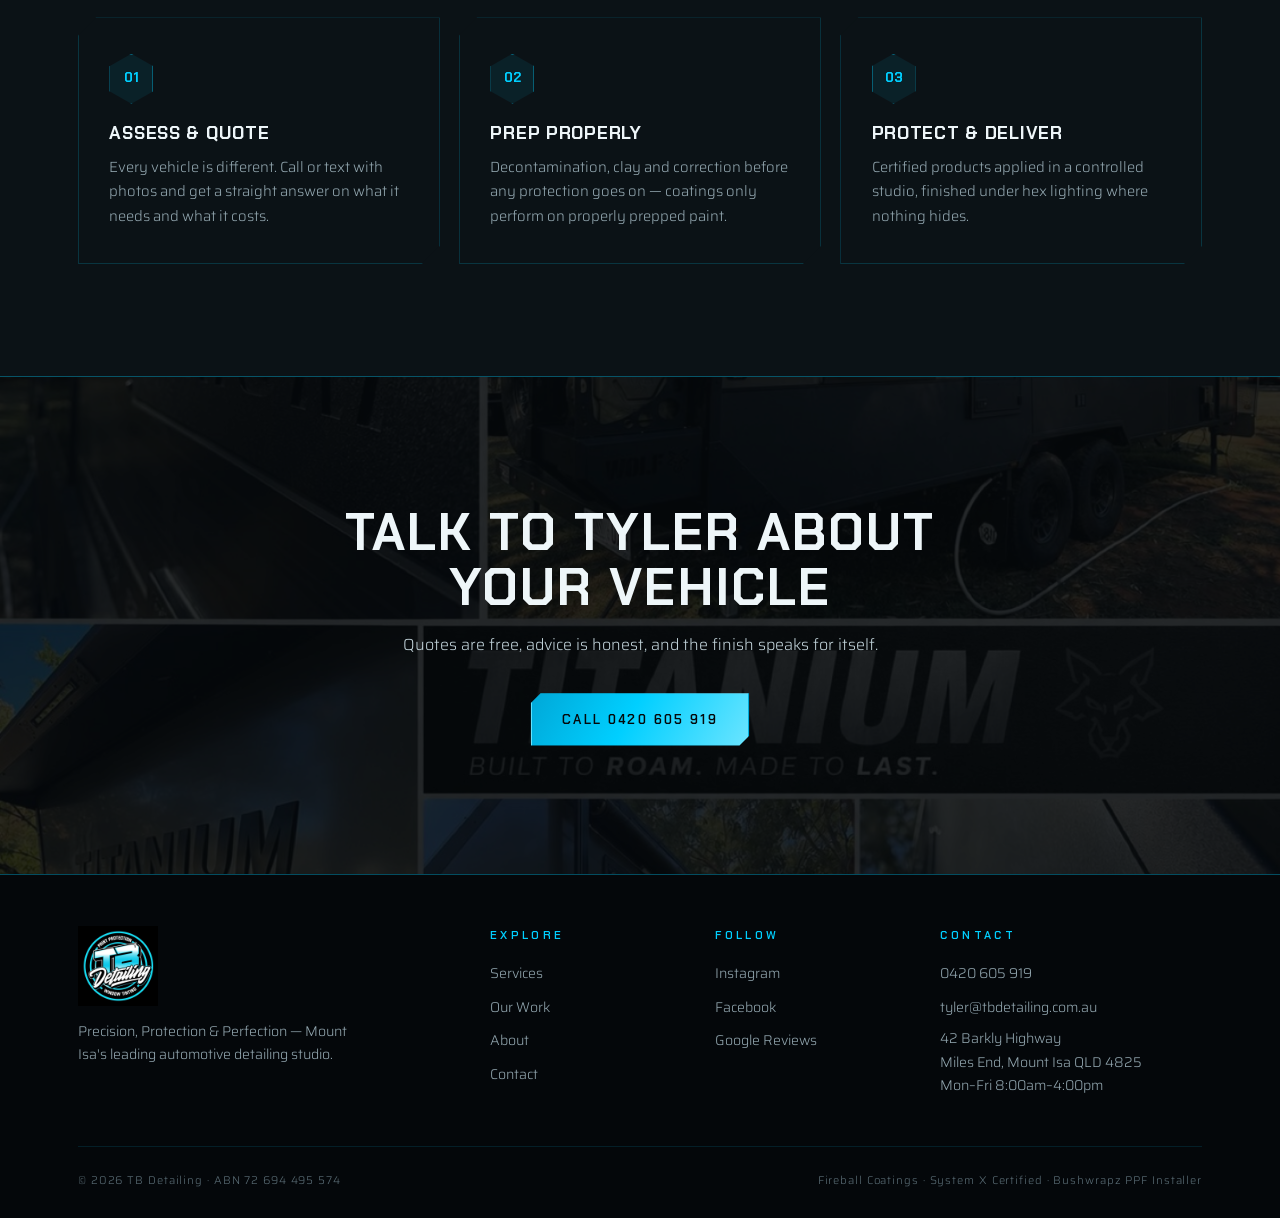
==== commit 5535ccab: "Add Tyler's new photos and videos across the site Harley-Davidson tank as home hero, six standout st" ====
--- a/about.html
+++ b/about.html
@@ -41,7 +41,7 @@
 
 <section class="section hex-bg" style="padding-top:0">
   <div class="wrap split" style="align-items:center">
-    <div class="reveal"><img src="images/prado-gloss.jpg" alt="Freshly detailed LandCruiser Prado at TB Detailing" style="border:1px solid rgba(0,207,255,0.25)" loading="lazy"></div>
+    <div class="reveal"><img src="images/amg-black-hex.jpg" alt="Black Mercedes-AMG under the hex lights in the TB Detailing studio" style="border:1px solid rgba(0,207,255,0.25)" loading="lazy"></div>
     <div class="reveal">
       <p class="kicker">Our Story</p>
       <h2>Mount Isa's leading <span class="cyan">detailing studio</span></h2>
